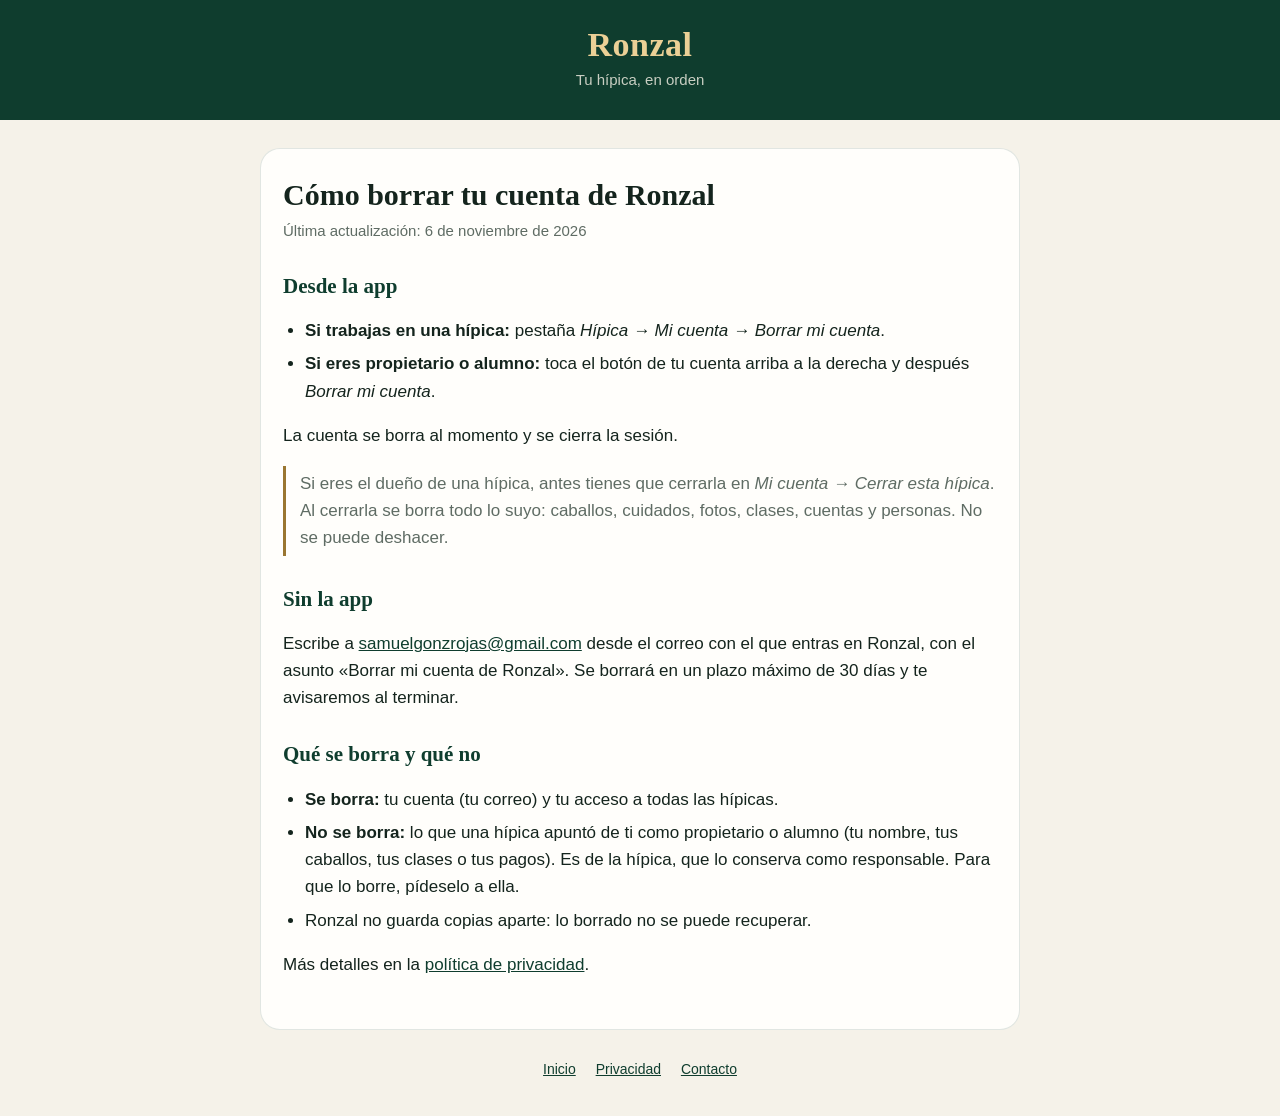
==== borrar-cuenta.html @ 014123e7 "Web de Ronzal: privacidad y borrar la cuenta Co-Authored-By: Claude Opus 5.5 <noreply@anthropic.com>" ====
<!doctype html>
<html lang="es">
<head>
<meta charset="utf-8">
<meta name="viewport" content="width=device-width, initial-scale=1">
<title>Borrar la cuenta — Ronzal</title>
<link rel="stylesheet" href="estilo.css">
</head>
<body>
<header>
  <a href="./"><div class="marca">Ronzal</div></a>
  <div class="lema">Tu hípica, en orden</div>
</header>
<main>
<h1>Cómo borrar tu cuenta de Ronzal</h1>
<p class="fecha">Última actualización: 6 de noviembre de 2026</p>

<h2>Desde la app</h2>
<ul>
  <li><strong>Si trabajas en una hípica:</strong> pestaña <em>Hípica → Mi cuenta → Borrar mi cuenta</em>.</li>
  <li><strong>Si eres propietario o alumno:</strong> toca el botón de tu cuenta arriba a la derecha y después <em>Borrar mi cuenta</em>.</li>
</ul>
<p>La cuenta se borra al momento y se cierra la sesión.</p>
<p class="nota">Si eres el dueño de una hípica, antes tienes que cerrarla en <em>Mi cuenta → Cerrar esta hípica</em>. Al cerrarla se borra todo lo suyo: caballos, cuidados, fotos, clases, cuentas y personas. No se puede deshacer.</p>

<h2>Sin la app</h2>
<p>Escribe a <a href="mailto:samuelgonzrojas@gmail.com?subject=Borrar%20mi%20cuenta%20de%20Ronzal">samuelgonzrojas@gmail.com</a> desde el correo con el que entras en Ronzal, con el asunto «Borrar mi cuenta de Ronzal». Se borrará en un plazo máximo de 30 días y te avisaremos al terminar.</p>

<h2>Qué se borra y qué no</h2>
<ul>
  <li><strong>Se borra:</strong> tu cuenta (tu correo) y tu acceso a todas las hípicas.</li>
  <li><strong>No se borra:</strong> lo que una hípica apuntó de ti como propietario o alumno (tu nombre, tus caballos, tus clases o tus pagos). Es de la hípica, que lo conserva como responsable. Para que lo borre, pídeselo a ella.</li>
  <li>Ronzal no guarda copias aparte: lo borrado no se puede recuperar.</li>
</ul>
<p>Más detalles en la <a href="privacidad.html">política de privacidad</a>.</p>
</main>
<footer>
  <a href="./">Inicio</a>
  <a href="privacidad.html">Privacidad</a>
  <a href="mailto:samuelgonzrojas@gmail.com">Contacto</a>
</footer>
</body>
</html>
---- estilo.css ----
:root {
  --fondo: #f5f2e9;
  --papel: #fffefb;
  --tinta: #14241d;
  --suave: #5f6c64;
  --verde: #0f3d2e;
  --laton: #9a7631;
  --linea: rgba(15, 61, 46, 0.12);
}
@media (prefers-color-scheme: dark) {
  :root {
    --fondo: #0a1712;
    --papel: #12211b;
    --tinta: #edf2ec;
    --suave: #9daaa1;
    --verde: #8ccba8;
    --laton: #d9b76e;
    --linea: rgba(232, 242, 234, 0.12);
  }
}
* { box-sizing: border-box; }
body {
  margin: 0;
  background: var(--fondo);
  color: var(--tinta);
  font: 17px/1.6 -apple-system, BlinkMacSystemFont, "Segoe UI", Roboto, Helvetica, Arial, sans-serif;
}
header {
  background: #0f3d2e;
  color: #f7f3e7;
  padding: 28px 16px;
  text-align: center;
}
header a { color: inherit; text-decoration: none; }
.marca { font: 600 34px/1 Georgia, "Times New Roman", serif; letter-spacing: 0.5px; color: #ebd096; }
.lema { margin-top: 6px; font-size: 15px; opacity: 0.8; }
main {
  max-width: 760px;
  margin: 28px auto;
  padding: 28px 22px 34px;
  background: var(--papel);
  border: 1px solid var(--linea);
  border-radius: 20px;
}
@media (max-width: 800px) { main { margin: 16px; } }
h1 { font: 600 30px/1.2 Georgia, "Times New Roman", serif; margin: 0 0 6px; }
h2 { font: 600 21px/1.3 Georgia, "Times New Roman", serif; margin: 30px 0 8px; color: var(--verde); }
.fecha { color: var(--suave); font-size: 15px; margin: 0 0 18px; }
a { color: var(--verde); }
ul { padding-left: 22px; }
li { margin: 6px 0; }
.nota {
  border-left: 3px solid var(--laton);
  padding: 4px 0 4px 14px;
  margin: 16px 0;
  color: var(--suave);
}
footer {
  text-align: center;
  color: var(--suave);
  font-size: 14px;
  padding: 0 16px 36px;
}
footer a { margin: 0 8px; }
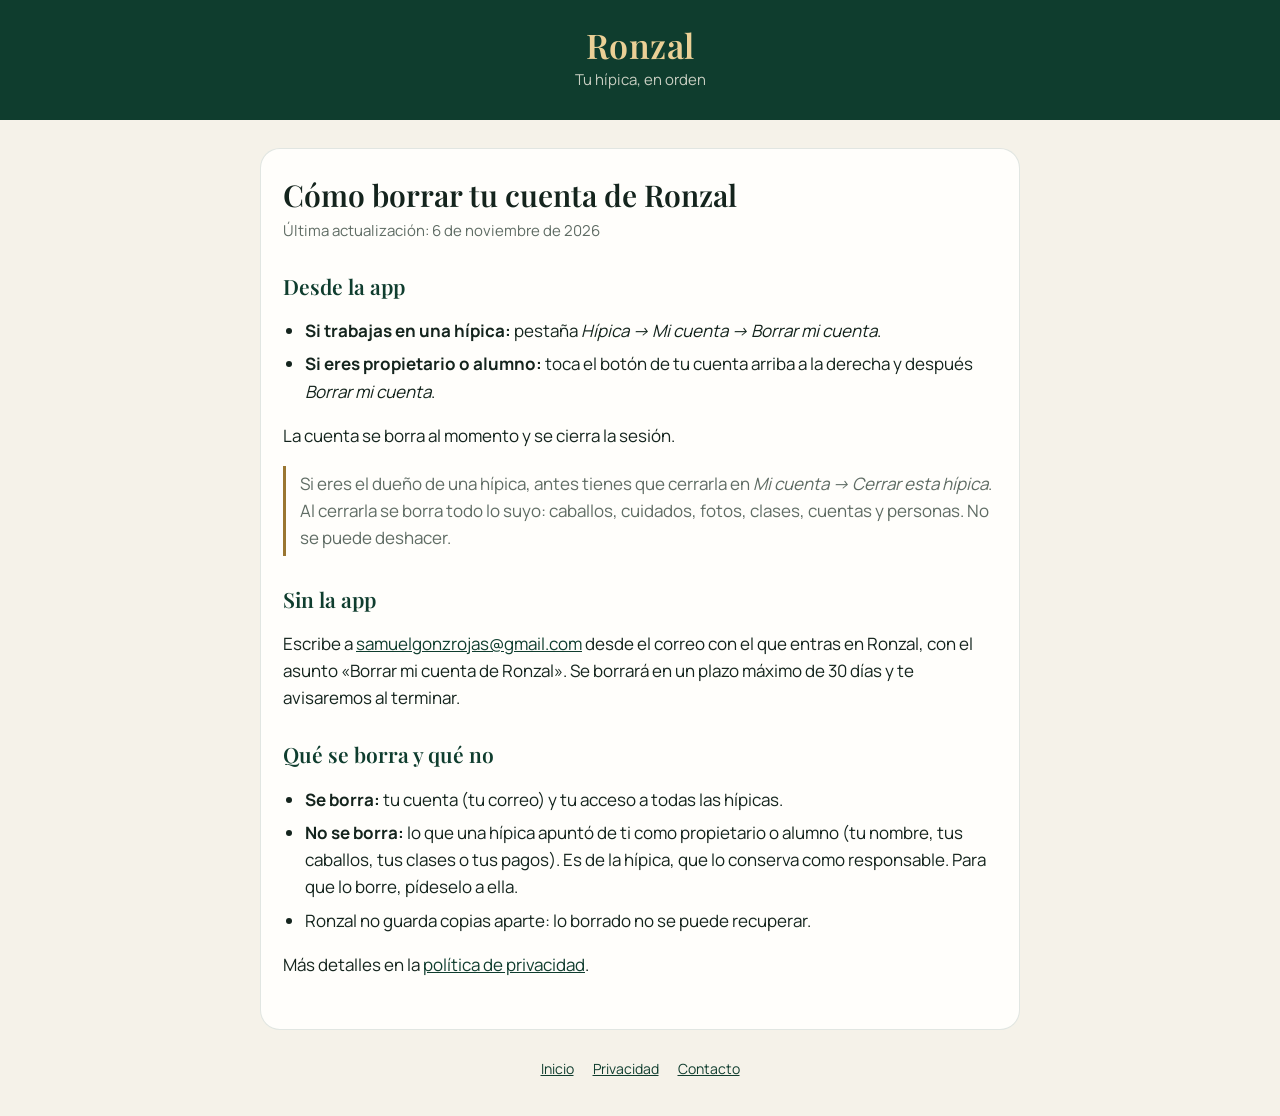
==== commit a30bbfee: "Portada de Ronzal para hípicas Co-Authored-By: Claude Opus 5.5 <noreply@anthropic.com>" ====
--- a/borrar-cuenta.html
+++ b/borrar-cuenta.html
@@ -5,6 +5,7 @@
 <meta name="viewport" content="width=device-width, initial-scale=1">
 <title>Borrar la cuenta — Ronzal</title>
 <link rel="stylesheet" href="estilo.css">
+<link rel="icon" href="img/icono-192.png">
 </head>
 <body>
 <header>
--- a/estilo.css
+++ b/estilo.css
@@ -1,3 +1,6 @@
+@font-face { font-family: "Manrope"; src: url(fonts/Manrope-Regular.woff) format("woff"); font-weight: 400; font-display: swap; }
+@font-face { font-family: "Manrope"; src: url(fonts/Manrope-Bold.woff) format("woff"); font-weight: 700; font-display: swap; }
+@font-face { font-family: "Playfair Display"; src: url(fonts/PlayfairDisplay-wght.woff) format("woff"); font-weight: 400 900; font-display: swap; }
 :root {
   --fondo: #f5f2e9;
   --papel: #fffefb;
@@ -23,7 +26,7 @@
   margin: 0;
   background: var(--fondo);
   color: var(--tinta);
-  font: 17px/1.6 -apple-system, BlinkMacSystemFont, "Segoe UI", Roboto, Helvetica, Arial, sans-serif;
+  font: 17px/1.6 "Manrope", -apple-system, BlinkMacSystemFont, "Segoe UI", Roboto, Helvetica, Arial, sans-serif;
 }
 header {
   background: #0f3d2e;
@@ -32,7 +35,7 @@
   text-align: center;
 }
 header a { color: inherit; text-decoration: none; }
-.marca { font: 600 34px/1 Georgia, "Times New Roman", serif; letter-spacing: 0.5px; color: #ebd096; }
+.marca { font: 600 34px/1 "Playfair Display", Georgia, serif; letter-spacing: 0.5px; color: #ebd096; }
 .lema { margin-top: 6px; font-size: 15px; opacity: 0.8; }
 main {
   max-width: 760px;
@@ -43,8 +46,8 @@
   border-radius: 20px;
 }
 @media (max-width: 800px) { main { margin: 16px; } }
-h1 { font: 600 30px/1.2 Georgia, "Times New Roman", serif; margin: 0 0 6px; }
-h2 { font: 600 21px/1.3 Georgia, "Times New Roman", serif; margin: 30px 0 8px; color: var(--verde); }
+h1 { font: 600 30px/1.2 "Playfair Display", Georgia, serif; margin: 0 0 6px; }
+h2 { font: 600 21px/1.3 "Playfair Display", Georgia, serif; margin: 30px 0 8px; color: var(--verde); }
 .fecha { color: var(--suave); font-size: 15px; margin: 0 0 18px; }
 a { color: var(--verde); }
 ul { padding-left: 22px; }
